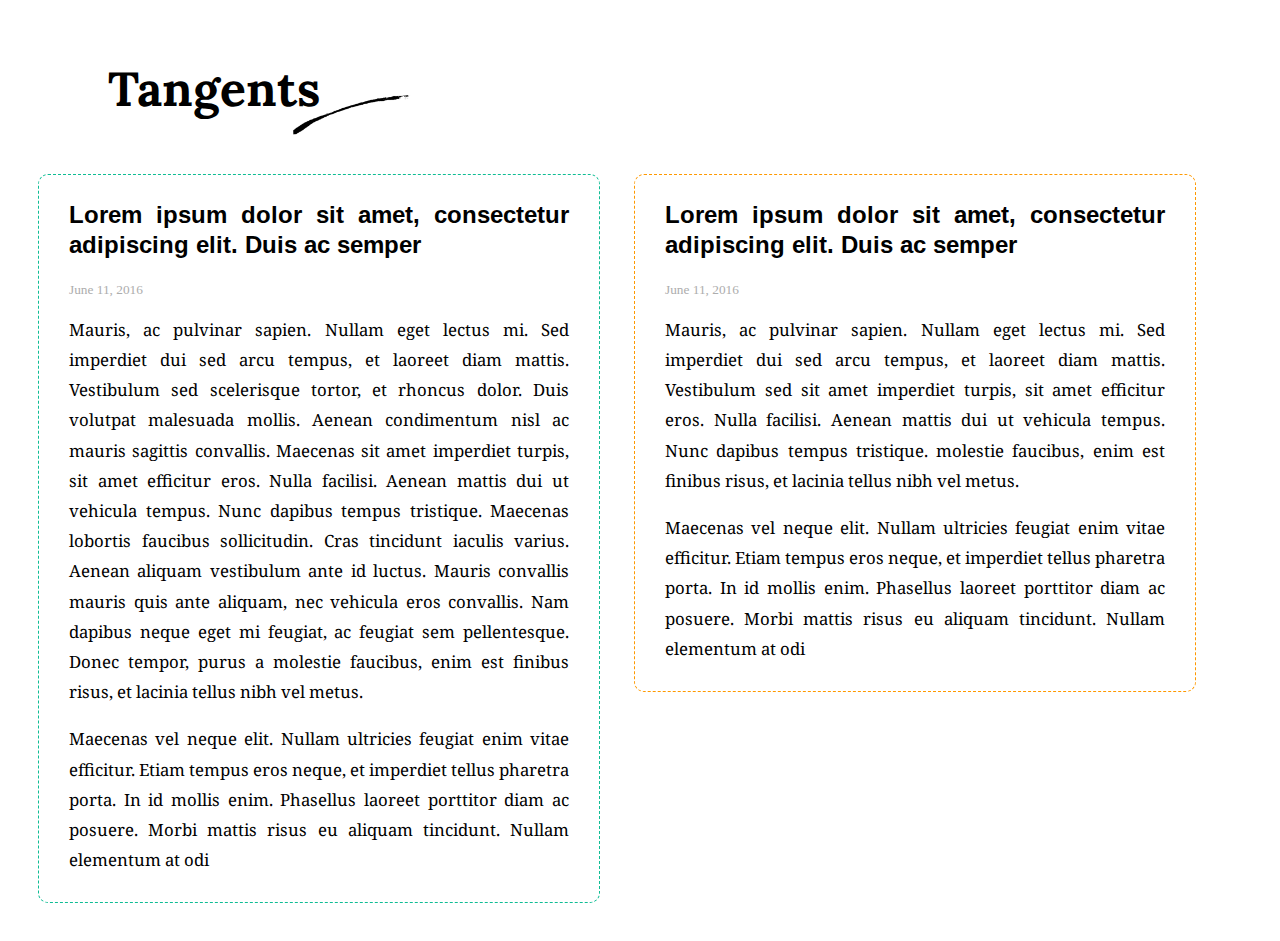
==== blog/index.html @ 23d76b6f "blog initial commit" ====
<!doctype html>
<html lang="en">
<head>
	<meta charset="UTF-8">
	<title>Blog</title>
	<link rel="stylesheet" href="css/main.css">
	<script src="https://ajax.googleapis.com/ajax/libs/jquery/2.2.2/jquery.min.js"></script>
	<link href='https://fonts.googleapis.com/css?family=Noto+Serif' rel='stylesheet' type='text/css'>
	<link href='https://fonts.googleapis.com/css?family=Arimo:400,700' rel='stylesheet' type='text/css'>
	<link href='https://fonts.googleapis.com/css?family=Lora:700italic' rel='stylesheet' type='text/css'>
</head>
<body>
	<h1>Tangents</h1><img class="titlestroke" src="img/stroke.png">
	<br>
	<div id="jun0916" class="content opinion">
		<h2>Lorem ipsum dolor sit amet, consectetur adipiscing elit. Duis ac semper</h2>
		<small>June 11, 2016</small>
		<p> Mauris, ac pulvinar sapien. Nullam eget lectus mi. Sed imperdiet dui sed arcu tempus, et laoreet diam mattis. Vestibulum sed scelerisque tortor, et rhoncus dolor. Duis volutpat malesuada mollis. Aenean condimentum nisl ac mauris sagittis convallis. Maecenas sit amet imperdiet turpis, sit amet efficitur eros. Nulla facilisi. Aenean mattis dui ut vehicula tempus. Nunc dapibus tempus tristique. Maecenas lobortis faucibus sollicitudin. Cras tincidunt iaculis varius. Aenean aliquam vestibulum ante id luctus. Mauris convallis mauris quis ante aliquam, nec vehicula eros convallis. Nam dapibus neque eget mi feugiat, ac feugiat sem pellentesque. Donec tempor, purus a molestie faucibus, enim est finibus risus, et lacinia tellus nibh vel metus.
		</p>
		<p>
		Maecenas vel neque elit. Nullam ultricies feugiat enim vitae efficitur. Etiam tempus eros neque, et imperdiet tellus pharetra porta. In id mollis enim. Phasellus laoreet porttitor diam ac posuere. Morbi mattis risus eu aliquam tincidunt. Nullam elementum at odi
		</p>
	</div>
	<div id="jun0916" class="content fact">
		<h2>Lorem ipsum dolor sit amet, consectetur adipiscing elit. Duis ac semper</h2>
		<small>June 11, 2016</small>
		<p> Mauris, ac pulvinar sapien. Nullam eget lectus mi. Sed imperdiet dui sed arcu tempus, et laoreet diam mattis. Vestibulum sed sit amet imperdiet turpis, sit amet efficitur eros. Nulla facilisi. Aenean mattis dui ut vehicula tempus. Nunc dapibus tempus tristique.  molestie faucibus, enim est finibus risus, et lacinia tellus nibh vel metus.
		</p>
		<p>
		Maecenas vel neque elit. Nullam ultricies feugiat enim vitae efficitur. Etiam tempus eros neque, et imperdiet tellus pharetra porta. In id mollis enim. Phasellus laoreet porttitor diam ac posuere. Morbi mattis risus eu aliquam tincidunt. Nullam elementum at odi
		</p>
	</div>
</body>
</html>
---- blog/css/main.css ----
h1 {
	font-family: 'Lora', serif;
    font-size: 3rem;
    font-weight: 700;
    margin: 50px -30px 25px 100px;
    display: inline-block;
    vertical-align: bottom;
}

img.titlestroke {
	height:50px;
}

h2 {
	font-family: 'Arimo', sans-serif;
	font-weight: 700;
}

p {
	font-family: 'Noto Serif', serif;
	line-height: 180%;
	font-size: 1.05rem;
}

small {
	color: #ADADAD;
}

div.content {
	width: 500px;
	display: inline-block;
	vertical-align: top;
    margin: 30px 0 30px 30px;
    border-radius: 10px;
    padding: 5px 30px 10px 30px;
    text-align: justify;  
}

div.content.opinion {
    border: 1px dashed #0EBD94;
}

div.content.fact {
    border: 1px dashed #FF9900;
}
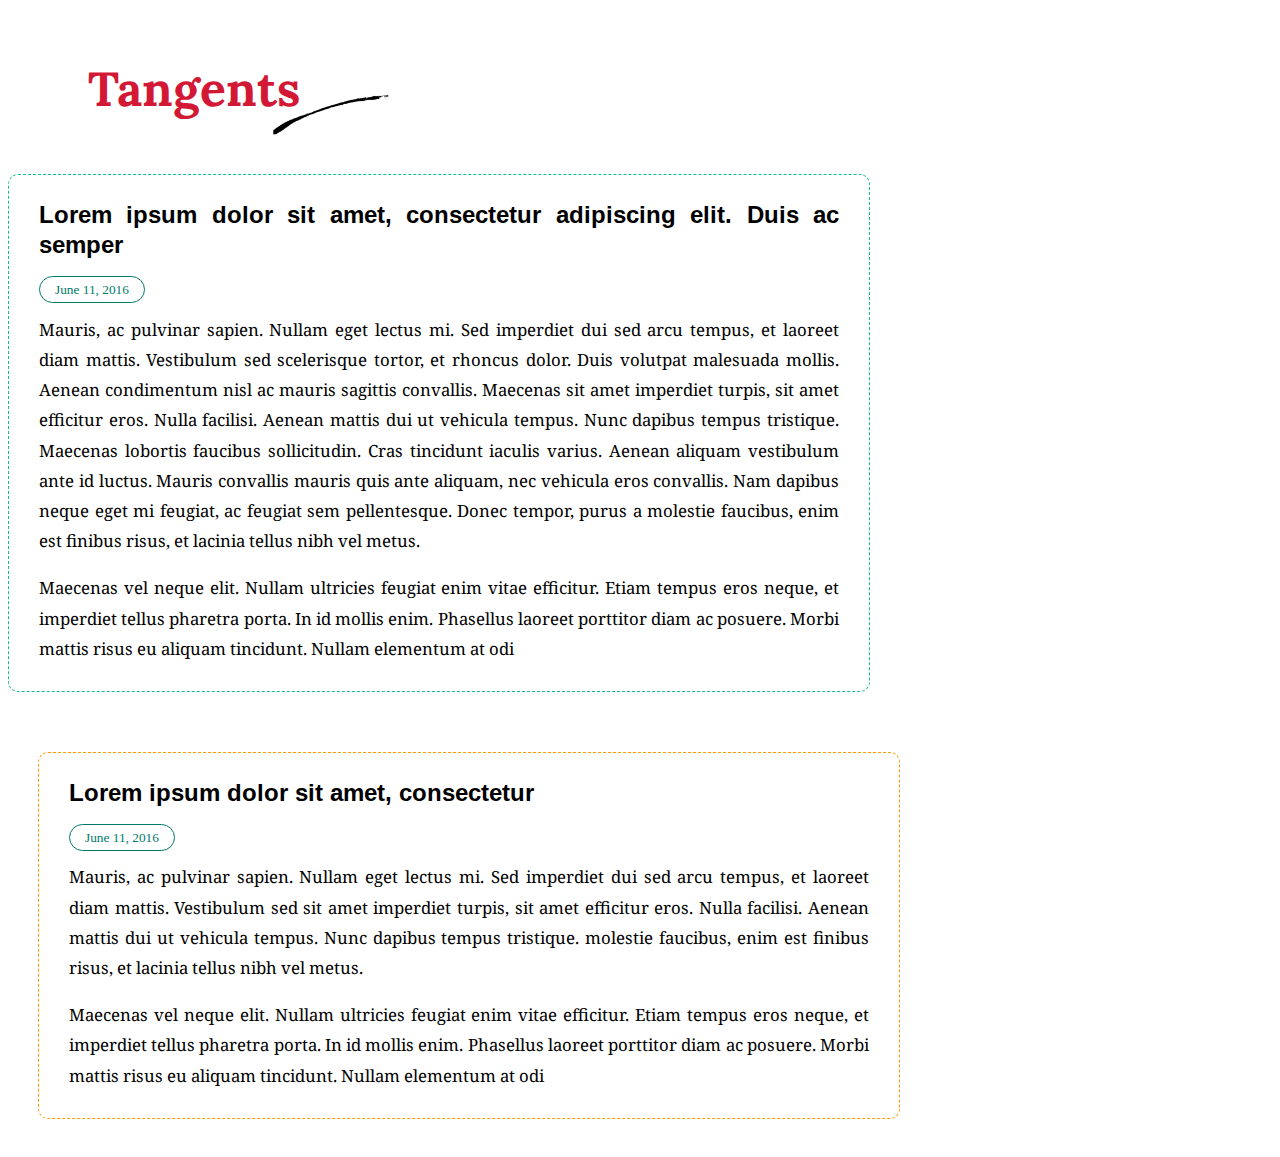
==== commit 6b00975c: "grid test" ====
--- a/blog/index.html
+++ b/blog/index.html
@@ -3,32 +3,36 @@
 <head>
 	<meta charset="UTF-8">
 	<title>Blog</title>
-	<link rel="stylesheet" href="css/main.css">
-	<script src="https://ajax.googleapis.com/ajax/libs/jquery/2.2.2/jquery.min.js"></script>
+	<script src='https://ajax.googleapis.com/ajax/libs/jquery/2.2.2/jquery.min.js'></script>
 	<link href='https://fonts.googleapis.com/css?family=Noto+Serif' rel='stylesheet' type='text/css'>
 	<link href='https://fonts.googleapis.com/css?family=Arimo:400,700' rel='stylesheet' type='text/css'>
 	<link href='https://fonts.googleapis.com/css?family=Lora:700italic' rel='stylesheet' type='text/css'>
+	<link href='css/grid.css' rel='stylesheet' type='text/css'>
+	<link href='css/main.css' rel='stylesheet' type='text/css'>
 </head>
 <body>
-	<h1>Tangents</h1><img class="titlestroke" src="img/stroke.png">
-	<br>
-	<div id="jun0916" class="content opinion">
-		<h2>Lorem ipsum dolor sit amet, consectetur adipiscing elit. Duis ac semper</h2>
-		<small>June 11, 2016</small>
-		<p> Mauris, ac pulvinar sapien. Nullam eget lectus mi. Sed imperdiet dui sed arcu tempus, et laoreet diam mattis. Vestibulum sed scelerisque tortor, et rhoncus dolor. Duis volutpat malesuada mollis. Aenean condimentum nisl ac mauris sagittis convallis. Maecenas sit amet imperdiet turpis, sit amet efficitur eros. Nulla facilisi. Aenean mattis dui ut vehicula tempus. Nunc dapibus tempus tristique. Maecenas lobortis faucibus sollicitudin. Cras tincidunt iaculis varius. Aenean aliquam vestibulum ante id luctus. Mauris convallis mauris quis ante aliquam, nec vehicula eros convallis. Nam dapibus neque eget mi feugiat, ac feugiat sem pellentesque. Donec tempor, purus a molestie faucibus, enim est finibus risus, et lacinia tellus nibh vel metus.
-		</p>
-		<p>
-		Maecenas vel neque elit. Nullam ultricies feugiat enim vitae efficitur. Etiam tempus eros neque, et imperdiet tellus pharetra porta. In id mollis enim. Phasellus laoreet porttitor diam ac posuere. Morbi mattis risus eu aliquam tincidunt. Nullam elementum at odi
-		</p>
-	</div>
-	<div id="jun0916" class="content fact">
-		<h2>Lorem ipsum dolor sit amet, consectetur adipiscing elit. Duis ac semper</h2>
-		<small>June 11, 2016</small>
-		<p> Mauris, ac pulvinar sapien. Nullam eget lectus mi. Sed imperdiet dui sed arcu tempus, et laoreet diam mattis. Vestibulum sed sit amet imperdiet turpis, sit amet efficitur eros. Nulla facilisi. Aenean mattis dui ut vehicula tempus. Nunc dapibus tempus tristique.  molestie faucibus, enim est finibus risus, et lacinia tellus nibh vel metus.
-		</p>
-		<p>
-		Maecenas vel neque elit. Nullam ultricies feugiat enim vitae efficitur. Etiam tempus eros neque, et imperdiet tellus pharetra porta. In id mollis enim. Phasellus laoreet porttitor diam ac posuere. Morbi mattis risus eu aliquam tincidunt. Nullam elementum at odi
-		</p>
-	</div>
+		<h1>Tangents</h1><img class="titlestroke" src="img/stroke.png">
+		
+		<div class="section group">
+			<div id="jun0916" class="col span_5_of_8 content opinion">
+				<h2>Lorem ipsum dolor sit amet, consectetur adipiscing elit. Duis ac semper</h2>
+				<small>June 11, 2016</small>
+				<p> Mauris, ac pulvinar sapien. Nullam eget lectus mi. Sed imperdiet dui sed arcu tempus, et laoreet diam mattis. Vestibulum sed scelerisque tortor, et rhoncus dolor. Duis volutpat malesuada mollis. Aenean condimentum nisl ac mauris sagittis convallis. Maecenas sit amet imperdiet turpis, sit amet efficitur eros. Nulla facilisi. Aenean mattis dui ut vehicula tempus. Nunc dapibus tempus tristique. Maecenas lobortis faucibus sollicitudin. Cras tincidunt iaculis varius. Aenean aliquam vestibulum ante id luctus. Mauris convallis mauris quis ante aliquam, nec vehicula eros convallis. Nam dapibus neque eget mi feugiat, ac feugiat sem pellentesque. Donec tempor, purus a molestie faucibus, enim est finibus risus, et lacinia tellus nibh vel metus.
+				</p>
+				<p>
+				Maecenas vel neque elit. Nullam ultricies feugiat enim vitae efficitur. Etiam tempus eros neque, et imperdiet tellus pharetra porta. In id mollis enim. Phasellus laoreet porttitor diam ac posuere. Morbi mattis risus eu aliquam tincidunt. Nullam elementum at odi
+				</p>
+			</div>
+			<div id="jun0916" class="col span_3_of_8 content fact">
+				<h2>Lorem ipsum dolor sit amet, consectetur</h2>
+				<small>June 11, 2016</small>
+				<p> Mauris, ac pulvinar sapien. Nullam eget lectus mi. Sed imperdiet dui sed arcu tempus, et laoreet diam mattis. Vestibulum sed sit amet imperdiet turpis, sit amet efficitur eros. Nulla facilisi. Aenean mattis dui ut vehicula tempus. Nunc dapibus tempus tristique.  molestie faucibus, enim est finibus risus, et lacinia tellus nibh vel metus.
+				</p>
+				<p>
+				Maecenas vel neque elit. Nullam ultricies feugiat enim vitae efficitur. Etiam tempus eros neque, et imperdiet tellus pharetra porta. In id mollis enim. Phasellus laoreet porttitor diam ac posuere. Morbi mattis risus eu aliquam tincidunt. Nullam elementum at odi
+				</p>
+			</div>	
+		</div>
+		
 </body>
 </html>--- a/blog/css/grid.css
+++ b/blog/css/grid.css
@@ -0,0 +1,59 @@
+/*  SECTIONS  */
+.section {
+	clear: both;
+	padding: 0px;
+	margin: 0px;
+}
+
+/*  COLUMN SETUP  */
+.col {
+	display: block;
+	float:left;
+	margin: 1% 0 1% 1.6%;
+}
+.col:first-child { margin-left: 0; }
+
+/*  GROUPING  */
+.group:before,
+.group:after { content:""; display:table; }
+.group:after { clear:both;}
+.group { zoom:1; /* For IE 6/7 */ }
+
+/*  GRID OF EIGHT  */
+.span_8_of_8 {
+	width: 100%;
+}
+
+.span_7_of_8 {
+  	width: 87.3%;
+}
+
+.span_6_of_8 {
+  	width: 74.6%;
+}
+
+.span_5_of_8 {
+  	width: 61.9%;
+}
+
+.span_4_of_8 {
+  	width: 49.2%;
+}
+
+.span_3_of_8 {
+  	width: 36.5%;
+}
+
+.span_2_of_8 {
+  	width: 23.8%;
+}
+
+.span_1_of_8 {
+  	width: 11.1%;
+}
+
+/*  GO FULL WIDTH BELOW 480 PIXELS */
+@media only screen and (max-width: 480px) {
+	.col {  margin: 1% 0 1% 0%; }
+	.span_1_of_8, .span_2_of_8, .span_3_of_8, .span_4_of_8, .span_5_of_8, .span_6_of_8, .span_7_of_8, .span_8_of_8 { width: 100%; }
+}--- a/blog/css/main.css
+++ b/blog/css/main.css
@@ -2,9 +2,10 @@
 	font-family: 'Lora', serif;
     font-size: 3rem;
     font-weight: 700;
-    margin: 50px -30px 25px 100px;
+    margin: 50px -30px 25px 80px;
     display: inline-block;
     vertical-align: bottom;
+    color: #D21835;
 }
 
 img.titlestroke {
@@ -23,11 +24,38 @@
 }
 
 small {
-	color: #ADADAD;
+	color: #00796B;
+	border: 1px solid #00796B;
+	border-radius: 20px;
+	padding: 5px 15px;
 }
 
+
+
+div.content.opinion {
+	width: 800px;
+    border: 1px dashed #0EBD94;
+}
+
+div.content.fact {
+	width: 800px;
+    border: 1px dashed #FF9900;	
+}
+
+@media screen and (min-width: 1800px) {
+    div.container {
+    	width: 75%;
+		margin: 0 auto;
+	}
+
+	div.content.fact {
+		width: 400px;
+	    border: 1px dashed #FF9900;
+	}
+}
+
+
 div.content {
-	width: 500px;
 	display: inline-block;
 	vertical-align: top;
     margin: 30px 0 30px 30px;
@@ -36,10 +64,4 @@
     text-align: justify;  
 }
 
-div.content.opinion {
-    border: 1px dashed #0EBD94;
-}
 
-div.content.fact {
-    border: 1px dashed #FF9900;
-}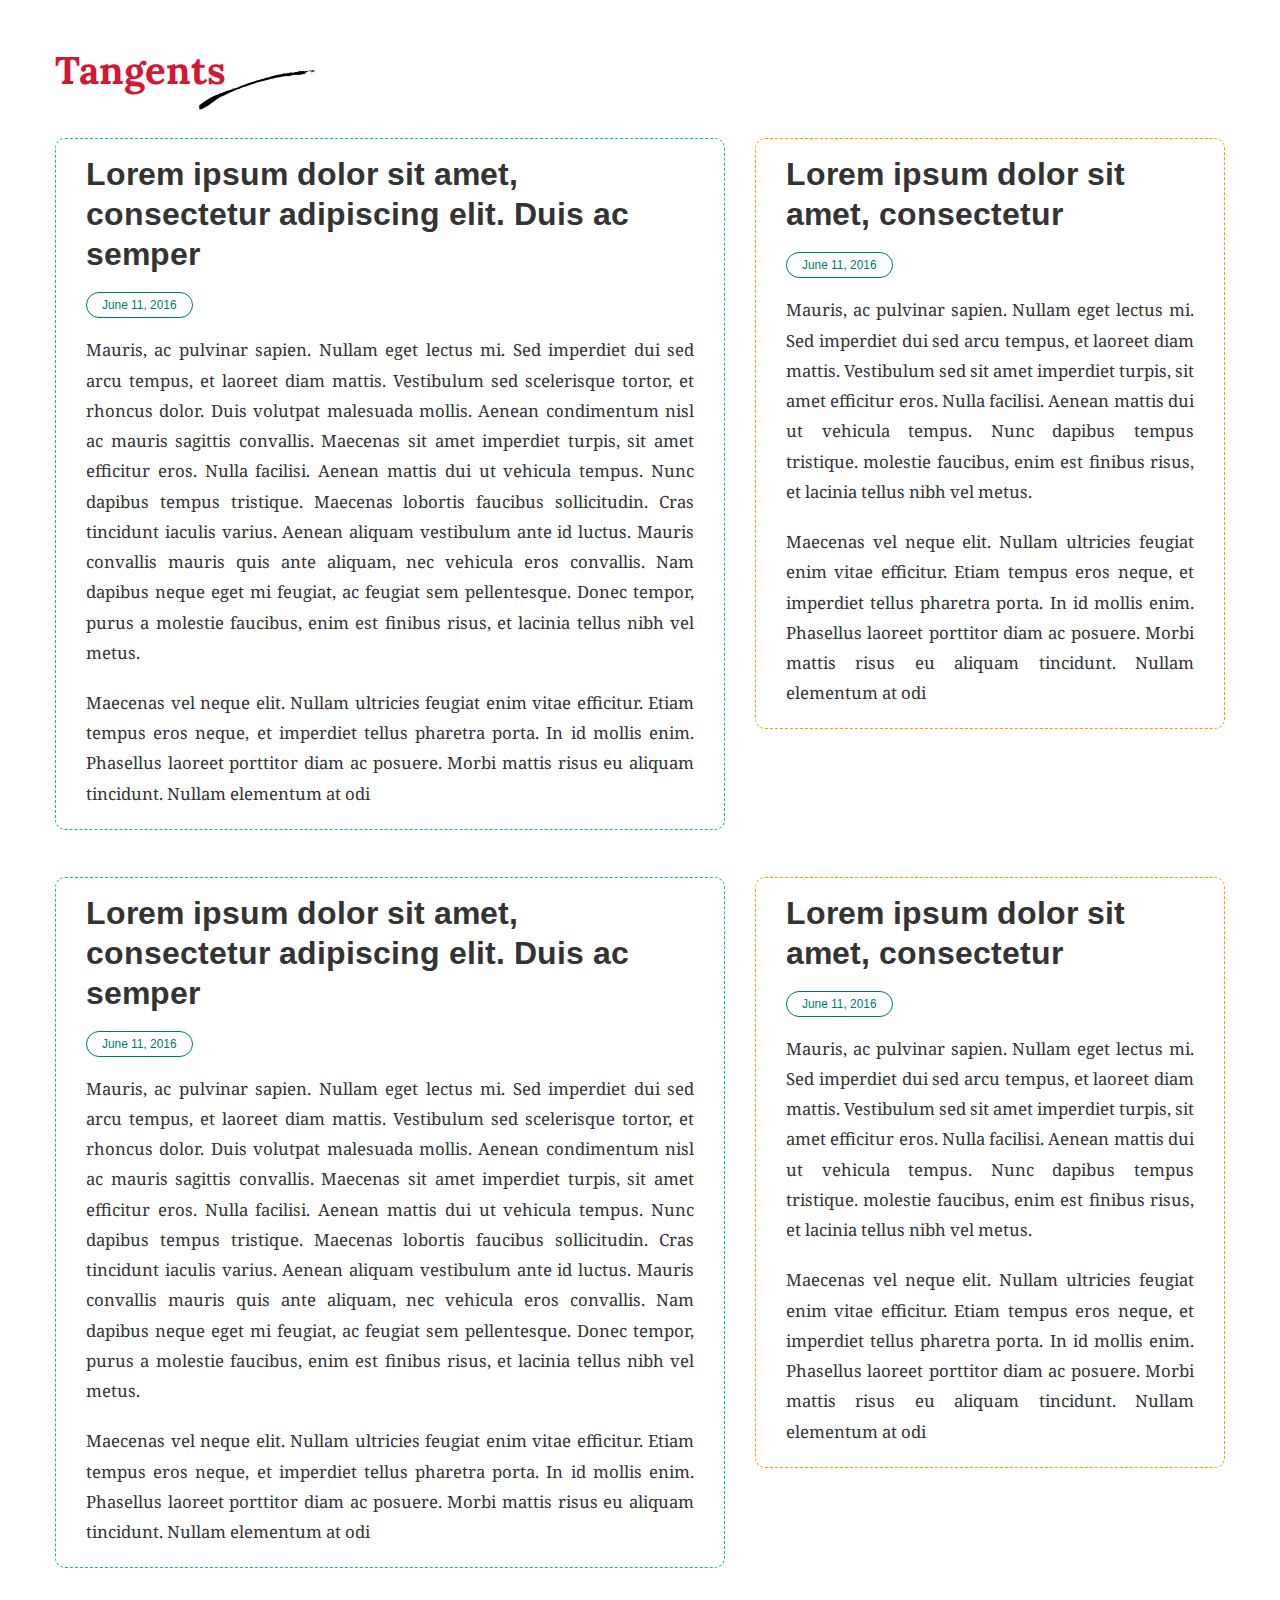
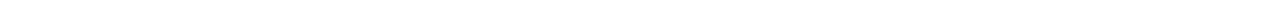
==== commit 39e500ce: "responsived" ====
--- a/blog/index.html
+++ b/blog/index.html
@@ -7,14 +7,19 @@
 	<link href='https://fonts.googleapis.com/css?family=Noto+Serif' rel='stylesheet' type='text/css'>
 	<link href='https://fonts.googleapis.com/css?family=Arimo:400,700' rel='stylesheet' type='text/css'>
 	<link href='https://fonts.googleapis.com/css?family=Lora:700italic' rel='stylesheet' type='text/css'>
-	<link href='css/grid.css' rel='stylesheet' type='text/css'>
+	<link href='css/bootstrap.min.css' rel='stylesheet' type='text/css'>
+	<link href='css/bootstrap-responsive.min.css' rel='stylesheet' type='text/css'>
+	<script src='js/bootstrap.min.js'></script>
 	<link href='css/main.css' rel='stylesheet' type='text/css'>
 </head>
 <body>
-		<h1>Tangents</h1><img class="titlestroke" src="img/stroke.png">
+	<div class="container">
+		<div class="row-fluid">
+			<h1>Tangents</h1><img class="titlestroke" src="img/stroke.png">
+		</div>
 		
-		<div class="section group">
-			<div id="jun0916" class="col span_5_of_8 content opinion">
+		<div class="row-fluid">
+			<div id="jun0916-1" class="span7 content opinion">
 				<h2>Lorem ipsum dolor sit amet, consectetur adipiscing elit. Duis ac semper</h2>
 				<small>June 11, 2016</small>
 				<p> Mauris, ac pulvinar sapien. Nullam eget lectus mi. Sed imperdiet dui sed arcu tempus, et laoreet diam mattis. Vestibulum sed scelerisque tortor, et rhoncus dolor. Duis volutpat malesuada mollis. Aenean condimentum nisl ac mauris sagittis convallis. Maecenas sit amet imperdiet turpis, sit amet efficitur eros. Nulla facilisi. Aenean mattis dui ut vehicula tempus. Nunc dapibus tempus tristique. Maecenas lobortis faucibus sollicitudin. Cras tincidunt iaculis varius. Aenean aliquam vestibulum ante id luctus. Mauris convallis mauris quis ante aliquam, nec vehicula eros convallis. Nam dapibus neque eget mi feugiat, ac feugiat sem pellentesque. Donec tempor, purus a molestie faucibus, enim est finibus risus, et lacinia tellus nibh vel metus.
@@ -23,7 +28,7 @@
 				Maecenas vel neque elit. Nullam ultricies feugiat enim vitae efficitur. Etiam tempus eros neque, et imperdiet tellus pharetra porta. In id mollis enim. Phasellus laoreet porttitor diam ac posuere. Morbi mattis risus eu aliquam tincidunt. Nullam elementum at odi
 				</p>
 			</div>
-			<div id="jun0916" class="col span_3_of_8 content fact">
+			<div id="jun0916-2" class="span5 content fact">
 				<h2>Lorem ipsum dolor sit amet, consectetur</h2>
 				<small>June 11, 2016</small>
 				<p> Mauris, ac pulvinar sapien. Nullam eget lectus mi. Sed imperdiet dui sed arcu tempus, et laoreet diam mattis. Vestibulum sed sit amet imperdiet turpis, sit amet efficitur eros. Nulla facilisi. Aenean mattis dui ut vehicula tempus. Nunc dapibus tempus tristique.  molestie faucibus, enim est finibus risus, et lacinia tellus nibh vel metus.
@@ -33,6 +38,26 @@
 				</p>
 			</div>	
 		</div>
-		
+		<div class="row-fluid">
+			<div id="jun0916-1" class="span7 content opinion">
+				<h2>Lorem ipsum dolor sit amet, consectetur adipiscing elit. Duis ac semper</h2>
+				<small>June 11, 2016</small>
+				<p> Mauris, ac pulvinar sapien. Nullam eget lectus mi. Sed imperdiet dui sed arcu tempus, et laoreet diam mattis. Vestibulum sed scelerisque tortor, et rhoncus dolor. Duis volutpat malesuada mollis. Aenean condimentum nisl ac mauris sagittis convallis. Maecenas sit amet imperdiet turpis, sit amet efficitur eros. Nulla facilisi. Aenean mattis dui ut vehicula tempus. Nunc dapibus tempus tristique. Maecenas lobortis faucibus sollicitudin. Cras tincidunt iaculis varius. Aenean aliquam vestibulum ante id luctus. Mauris convallis mauris quis ante aliquam, nec vehicula eros convallis. Nam dapibus neque eget mi feugiat, ac feugiat sem pellentesque. Donec tempor, purus a molestie faucibus, enim est finibus risus, et lacinia tellus nibh vel metus.
+				</p>
+				<p>
+				Maecenas vel neque elit. Nullam ultricies feugiat enim vitae efficitur. Etiam tempus eros neque, et imperdiet tellus pharetra porta. In id mollis enim. Phasellus laoreet porttitor diam ac posuere. Morbi mattis risus eu aliquam tincidunt. Nullam elementum at odi
+				</p>
+			</div>
+			<div id="jun0916-2" class="span5 content fact">
+				<h2>Lorem ipsum dolor sit amet, consectetur</h2>
+				<small>June 11, 2016</small>
+				<p> Mauris, ac pulvinar sapien. Nullam eget lectus mi. Sed imperdiet dui sed arcu tempus, et laoreet diam mattis. Vestibulum sed sit amet imperdiet turpis, sit amet efficitur eros. Nulla facilisi. Aenean mattis dui ut vehicula tempus. Nunc dapibus tempus tristique.  molestie faucibus, enim est finibus risus, et lacinia tellus nibh vel metus.
+				</p>
+				<p>
+				Maecenas vel neque elit. Nullam ultricies feugiat enim vitae efficitur. Etiam tempus eros neque, et imperdiet tellus pharetra porta. In id mollis enim. Phasellus laoreet porttitor diam ac posuere. Morbi mattis risus eu aliquam tincidunt. Nullam elementum at odi
+				</p>
+			</div>	
+		</div>
+	</div>	
 </body>
 </html>--- a/blog/css/main.css
+++ b/blog/css/main.css
@@ -1,8 +1,11 @@
+.row-fluid {
+	margin-bottom: 2%;
+}
+
 h1 {
 	font-family: 'Lora', serif;
-    font-size: 3rem;
     font-weight: 700;
-    margin: 50px -30px 25px 80px;
+    margin: 50px -30px 25px 0px;
     display: inline-block;
     vertical-align: bottom;
     color: #D21835;
@@ -15,12 +18,15 @@
 h2 {
 	font-family: 'Arimo', sans-serif;
 	font-weight: 700;
+	margin-bottom: 20px;
 }
 
 p {
 	font-family: 'Noto Serif', serif;
 	line-height: 180%;
 	font-size: 1.05rem;
+	text-align: justify; 
+	margin-top: 20px;
 }
 
 small {
@@ -30,38 +36,18 @@
 	padding: 5px 15px;
 }
 
-
-
 div.content.opinion {
-	width: 800px;
     border: 1px dashed #0EBD94;
 }
 
 div.content.fact {
-	width: 800px;
     border: 1px dashed #FF9900;	
 }
 
-@media screen and (min-width: 1800px) {
-    div.container {
-    	width: 75%;
-		margin: 0 auto;
-	}
-
-	div.content.fact {
-		width: 400px;
-	    border: 1px dashed #FF9900;
-	}
+div.content {
+	border-radius: 10px;
+    padding: 5px 30px 10px 30px; 
+    margin-bottom: 2%
 }
 
 
-div.content {
-	display: inline-block;
-	vertical-align: top;
-    margin: 30px 0 30px 30px;
-    border-radius: 10px;
-    padding: 5px 30px 10px 30px;
-    text-align: justify;  
-}
-
-
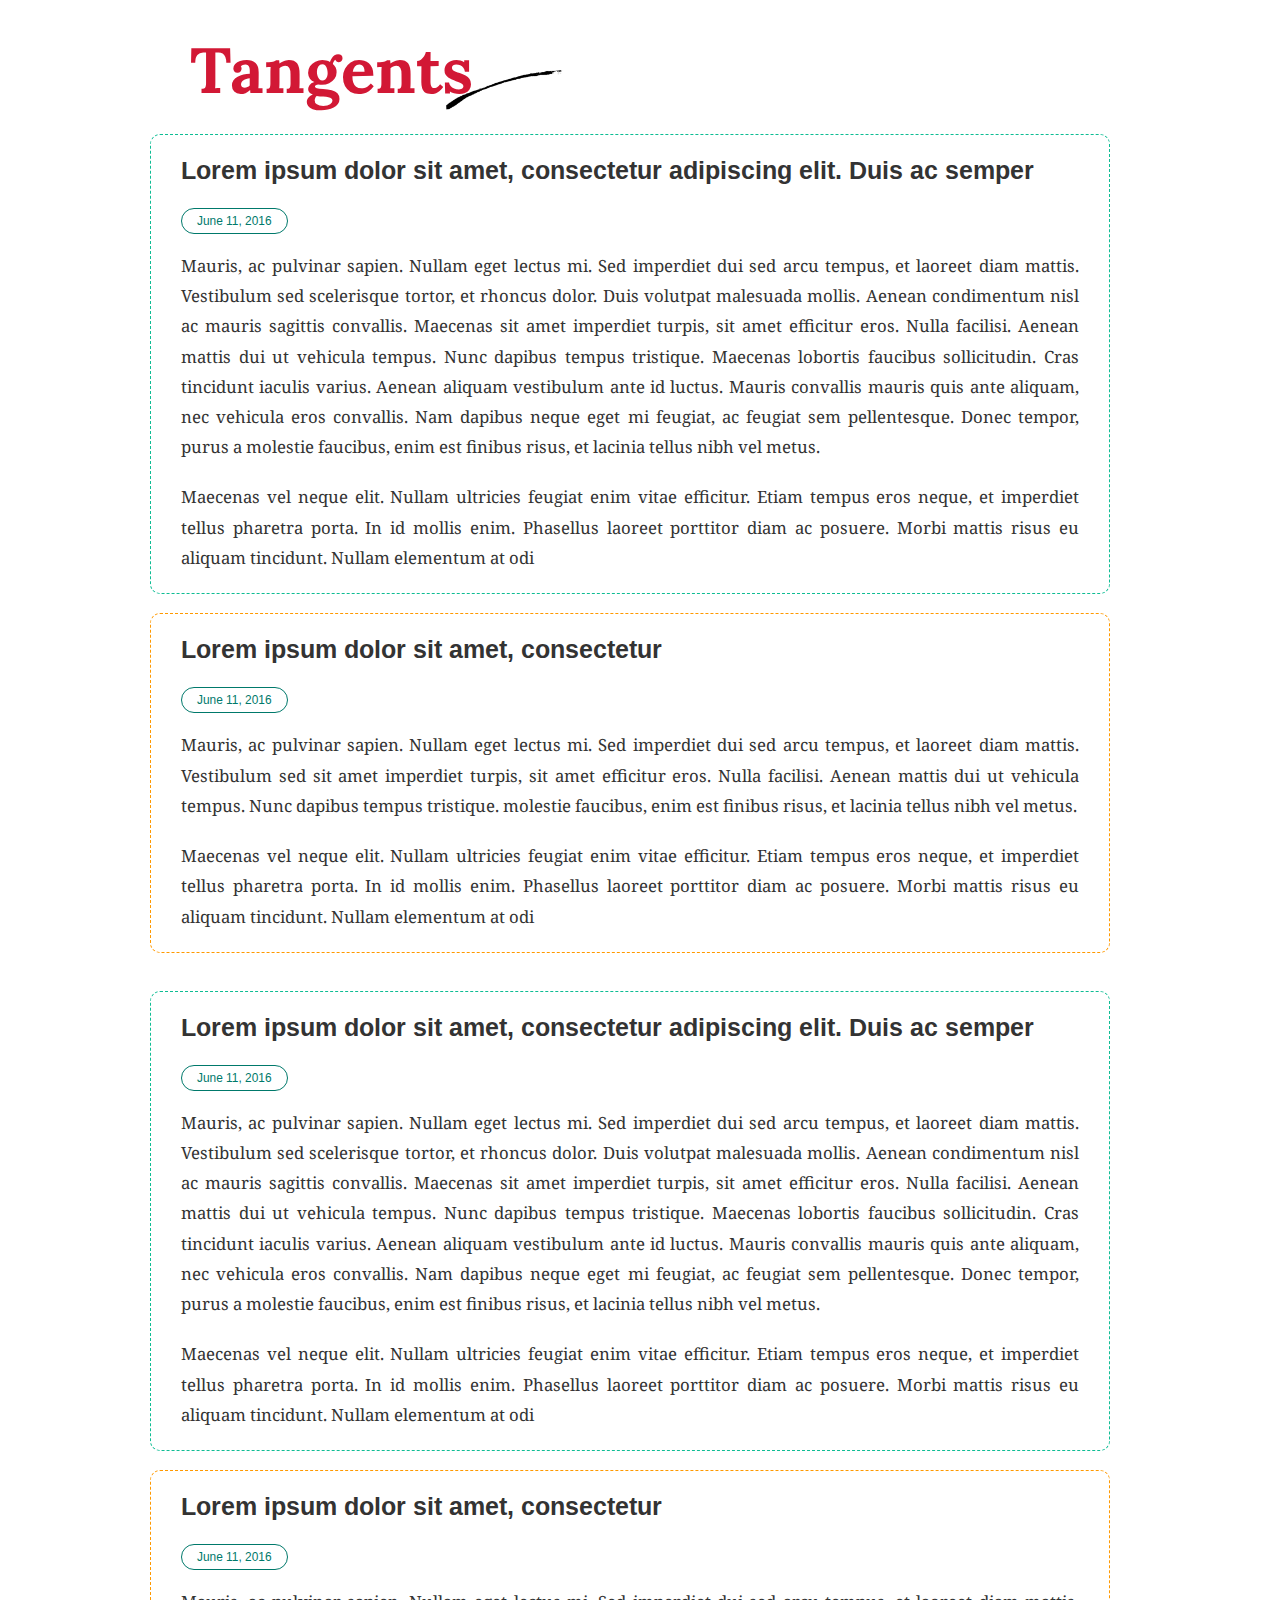
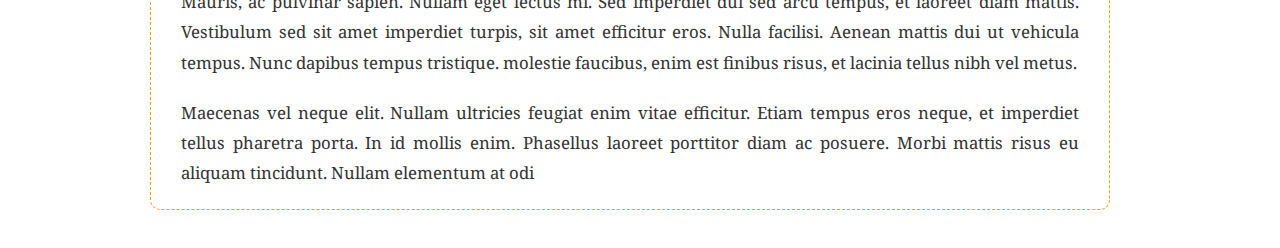
==== commit 88e47e1e: "better grid" ====
--- a/blog/index.html
+++ b/blog/index.html
@@ -14,50 +14,61 @@
 </head>
 <body>
 	<div class="container">
-		<div class="row-fluid">
-			<h1>Tangents</h1><img class="titlestroke" src="img/stroke.png">
+		<div class="row">
+			<h2>Tangents</h1><img class="titlestroke" src="img/stroke.png">
 		</div>
-		
-		<div class="row-fluid">
-			<div id="jun0916-1" class="span7 content opinion">
-				<h2>Lorem ipsum dolor sit amet, consectetur adipiscing elit. Duis ac semper</h2>
-				<small>June 11, 2016</small>
-				<p> Mauris, ac pulvinar sapien. Nullam eget lectus mi. Sed imperdiet dui sed arcu tempus, et laoreet diam mattis. Vestibulum sed scelerisque tortor, et rhoncus dolor. Duis volutpat malesuada mollis. Aenean condimentum nisl ac mauris sagittis convallis. Maecenas sit amet imperdiet turpis, sit amet efficitur eros. Nulla facilisi. Aenean mattis dui ut vehicula tempus. Nunc dapibus tempus tristique. Maecenas lobortis faucibus sollicitudin. Cras tincidunt iaculis varius. Aenean aliquam vestibulum ante id luctus. Mauris convallis mauris quis ante aliquam, nec vehicula eros convallis. Nam dapibus neque eget mi feugiat, ac feugiat sem pellentesque. Donec tempor, purus a molestie faucibus, enim est finibus risus, et lacinia tellus nibh vel metus.
-				</p>
-				<p>
-				Maecenas vel neque elit. Nullam ultricies feugiat enim vitae efficitur. Etiam tempus eros neque, et imperdiet tellus pharetra porta. In id mollis enim. Phasellus laoreet porttitor diam ac posuere. Morbi mattis risus eu aliquam tincidunt. Nullam elementum at odi
-				</p>
+
+		<div class="row">
+			<div id="jun1616-1" class="col-md-7">
+				<div class="content opinion">
+					<h3>Lorem ipsum dolor sit amet, consectetur adipiscing elit. Duis ac semper</h2>
+					<small>June 11, 2016</small>
+					<p> Mauris, ac pulvinar sapien. Nullam eget lectus mi. Sed imperdiet dui sed arcu tempus, et laoreet diam mattis. Vestibulum sed scelerisque tortor, et rhoncus dolor. Duis volutpat malesuada mollis. Aenean condimentum nisl ac mauris sagittis convallis. Maecenas sit amet imperdiet turpis, sit amet efficitur eros. Nulla facilisi. Aenean mattis dui ut vehicula tempus. Nunc dapibus tempus tristique. Maecenas lobortis faucibus sollicitudin. Cras tincidunt iaculis varius. Aenean aliquam vestibulum ante id luctus. Mauris convallis mauris quis ante aliquam, nec vehicula eros convallis. Nam dapibus neque eget mi feugiat, ac feugiat sem pellentesque. Donec tempor, purus a molestie faucibus, enim est finibus risus, et lacinia tellus nibh vel metus.
+					</p>
+					<p>
+					Maecenas vel neque elit. Nullam ultricies feugiat enim vitae efficitur. Etiam tempus eros neque, et imperdiet tellus pharetra porta. In id mollis enim. Phasellus laoreet porttitor diam ac posuere. Morbi mattis risus eu aliquam tincidunt. Nullam elementum at odi
+					</p>
+				</div>
 			</div>
-			<div id="jun0916-2" class="span5 content fact">
-				<h2>Lorem ipsum dolor sit amet, consectetur</h2>
-				<small>June 11, 2016</small>
-				<p> Mauris, ac pulvinar sapien. Nullam eget lectus mi. Sed imperdiet dui sed arcu tempus, et laoreet diam mattis. Vestibulum sed sit amet imperdiet turpis, sit amet efficitur eros. Nulla facilisi. Aenean mattis dui ut vehicula tempus. Nunc dapibus tempus tristique.  molestie faucibus, enim est finibus risus, et lacinia tellus nibh vel metus.
-				</p>
-				<p>
-				Maecenas vel neque elit. Nullam ultricies feugiat enim vitae efficitur. Etiam tempus eros neque, et imperdiet tellus pharetra porta. In id mollis enim. Phasellus laoreet porttitor diam ac posuere. Morbi mattis risus eu aliquam tincidunt. Nullam elementum at odi
-				</p>
+			<div id="jun1616-2" class="col-md-5">
+				<div class="content fact">
+					<h3>Lorem ipsum dolor sit amet, consectetur</h2>
+					<small>June 11, 2016</small>
+					<p> Mauris, ac pulvinar sapien. Nullam eget lectus mi. Sed imperdiet dui sed arcu tempus, et laoreet diam mattis. Vestibulum sed sit amet imperdiet turpis, sit amet efficitur eros. Nulla facilisi. Aenean mattis dui ut vehicula tempus. Nunc dapibus tempus tristique.  molestie faucibus, enim est finibus risus, et lacinia tellus nibh vel metus.
+					</p>
+					<p>
+					Maecenas vel neque elit. Nullam ultricies feugiat enim vitae efficitur. Etiam tempus eros neque, et imperdiet tellus pharetra porta. In id mollis enim. Phasellus laoreet porttitor diam ac posuere. Morbi mattis risus eu aliquam tincidunt. Nullam elementum at odi
+					</p>
+				</div> 
 			</div>	
 		</div>
-		<div class="row-fluid">
-			<div id="jun0916-1" class="span7 content opinion">
-				<h2>Lorem ipsum dolor sit amet, consectetur adipiscing elit. Duis ac semper</h2>
-				<small>June 11, 2016</small>
-				<p> Mauris, ac pulvinar sapien. Nullam eget lectus mi. Sed imperdiet dui sed arcu tempus, et laoreet diam mattis. Vestibulum sed scelerisque tortor, et rhoncus dolor. Duis volutpat malesuada mollis. Aenean condimentum nisl ac mauris sagittis convallis. Maecenas sit amet imperdiet turpis, sit amet efficitur eros. Nulla facilisi. Aenean mattis dui ut vehicula tempus. Nunc dapibus tempus tristique. Maecenas lobortis faucibus sollicitudin. Cras tincidunt iaculis varius. Aenean aliquam vestibulum ante id luctus. Mauris convallis mauris quis ante aliquam, nec vehicula eros convallis. Nam dapibus neque eget mi feugiat, ac feugiat sem pellentesque. Donec tempor, purus a molestie faucibus, enim est finibus risus, et lacinia tellus nibh vel metus.
-				</p>
-				<p>
-				Maecenas vel neque elit. Nullam ultricies feugiat enim vitae efficitur. Etiam tempus eros neque, et imperdiet tellus pharetra porta. In id mollis enim. Phasellus laoreet porttitor diam ac posuere. Morbi mattis risus eu aliquam tincidunt. Nullam elementum at odi
-				</p>
+
+		<div class="row">
+			<div id="jun0916-1" class="col-md-8">
+				<div class="content opinion">
+					<h3>Lorem ipsum dolor sit amet, consectetur adipiscing elit. Duis ac semper</h2>
+					<small>June 11, 2016</small>
+					<p> Mauris, ac pulvinar sapien. Nullam eget lectus mi. Sed imperdiet dui sed arcu tempus, et laoreet diam mattis. Vestibulum sed scelerisque tortor, et rhoncus dolor. Duis volutpat malesuada mollis. Aenean condimentum nisl ac mauris sagittis convallis. Maecenas sit amet imperdiet turpis, sit amet efficitur eros. Nulla facilisi. Aenean mattis dui ut vehicula tempus. Nunc dapibus tempus tristique. Maecenas lobortis faucibus sollicitudin. Cras tincidunt iaculis varius. Aenean aliquam vestibulum ante id luctus. Mauris convallis mauris quis ante aliquam, nec vehicula eros convallis. Nam dapibus neque eget mi feugiat, ac feugiat sem pellentesque. Donec tempor, purus a molestie faucibus, enim est finibus risus, et lacinia tellus nibh vel metus.
+					</p>
+					<p>
+					Maecenas vel neque elit. Nullam ultricies feugiat enim vitae efficitur. Etiam tempus eros neque, et imperdiet tellus pharetra porta. In id mollis enim. Phasellus laoreet porttitor diam ac posuere. Morbi mattis risus eu aliquam tincidunt. Nullam elementum at odi
+					</p>
+				</div>
 			</div>
-			<div id="jun0916-2" class="span5 content fact">
-				<h2>Lorem ipsum dolor sit amet, consectetur</h2>
-				<small>June 11, 2016</small>
-				<p> Mauris, ac pulvinar sapien. Nullam eget lectus mi. Sed imperdiet dui sed arcu tempus, et laoreet diam mattis. Vestibulum sed sit amet imperdiet turpis, sit amet efficitur eros. Nulla facilisi. Aenean mattis dui ut vehicula tempus. Nunc dapibus tempus tristique.  molestie faucibus, enim est finibus risus, et lacinia tellus nibh vel metus.
-				</p>
-				<p>
-				Maecenas vel neque elit. Nullam ultricies feugiat enim vitae efficitur. Etiam tempus eros neque, et imperdiet tellus pharetra porta. In id mollis enim. Phasellus laoreet porttitor diam ac posuere. Morbi mattis risus eu aliquam tincidunt. Nullam elementum at odi
-				</p>
+			<div id="jun0916-2" class="col-md-4">
+				<div class="content fact">
+					<h3>Lorem ipsum dolor sit amet, consectetur</h2>
+					<small>June 11, 2016</small>
+					<p> Mauris, ac pulvinar sapien. Nullam eget lectus mi. Sed imperdiet dui sed arcu tempus, et laoreet diam mattis. Vestibulum sed sit amet imperdiet turpis, sit amet efficitur eros. Nulla facilisi. Aenean mattis dui ut vehicula tempus. Nunc dapibus tempus tristique.  molestie faucibus, enim est finibus risus, et lacinia tellus nibh vel metus.
+					</p>
+					<p>
+					Maecenas vel neque elit. Nullam ultricies feugiat enim vitae efficitur. Etiam tempus eros neque, et imperdiet tellus pharetra porta. In id mollis enim. Phasellus laoreet porttitor diam ac posuere. Morbi mattis risus eu aliquam tincidunt. Nullam elementum at odi
+					</p>
+				</div> 
 			</div>	
 		</div>
+
+
 	</div>	
 </body>
 </html>--- a/blog/css/main.css
+++ b/blog/css/main.css
@@ -1,11 +1,12 @@
-.row-fluid {
+.row {
 	margin-bottom: 2%;
 }
 
-h1 {
+h2 {
 	font-family: 'Lora', serif;
     font-weight: 700;
-    margin: 50px -30px 25px 0px;
+    font-size: 4rem;
+    margin: 50px -30px 25px 40px;
     display: inline-block;
     vertical-align: bottom;
     color: #D21835;
@@ -15,7 +16,7 @@
 	height:50px;
 }
 
-h2 {
+h3 {
 	font-family: 'Arimo', sans-serif;
 	font-weight: 700;
 	margin-bottom: 20px;
